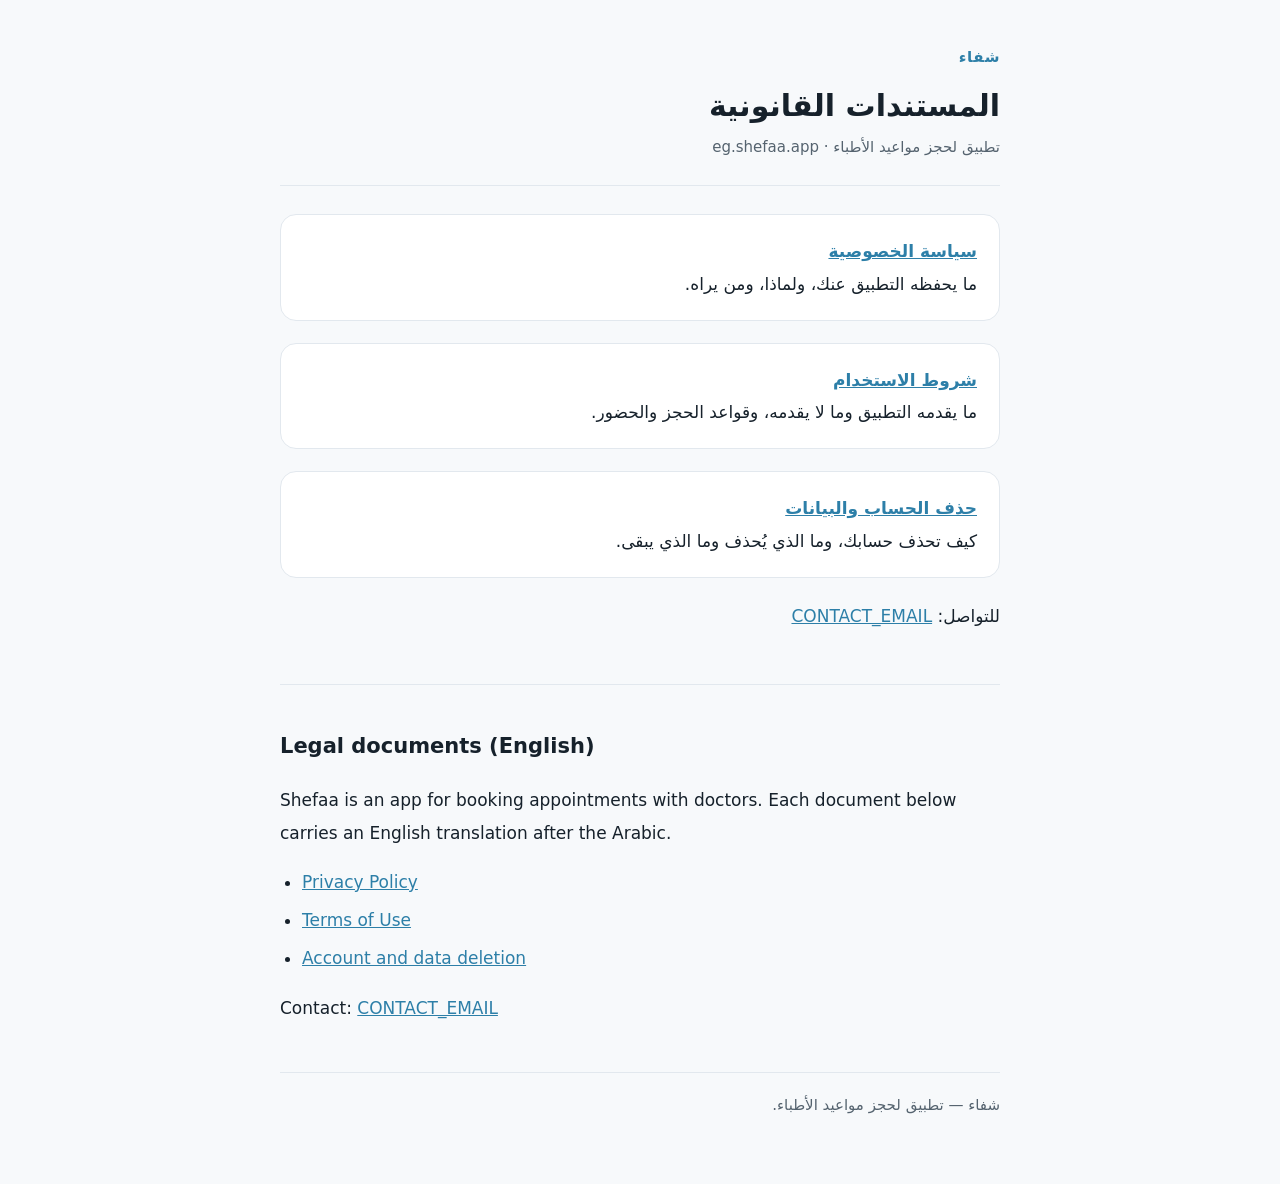
==== index.html @ e10e02d1 "Add the legal and confirmation pages" ====
<!doctype html>
<html lang="ar" dir="rtl">
<head>
<meta charset="utf-8">
<meta name="viewport" content="width=device-width, initial-scale=1">
<title>شفاء — المستندات القانونية</title>
<meta name="description" content="سياسة الخصوصية وشروط الاستخدام وحذف الحساب لتطبيق شفاء.">
<link rel="stylesheet" href="style.css">
</head>
<body>
<div class="wrap">

<header>
  <span class="brand">شفاء</span>
  <h1>المستندات القانونية</h1>
  <p class="meta">تطبيق لحجز مواعيد الأطباء · <span dir="ltr">eg.shefaa.app</span></p>
</header>

<div class="card">
  <p><a href="privacy.html"><strong>سياسة الخصوصية</strong></a><br>
  ما يحفظه التطبيق عنك، ولماذا، ومن يراه.</p>
</div>

<div class="card">
  <p><a href="terms.html"><strong>شروط الاستخدام</strong></a><br>
  ما يقدمه التطبيق وما لا يقدمه، وقواعد الحجز والحضور.</p>
</div>

<div class="card">
  <p><a href="delete-account.html"><strong>حذف الحساب والبيانات</strong></a><br>
  كيف تحذف حسابك، وما الذي يُحذف وما الذي يبقى.</p>
</div>

<p>للتواصل: <a href="mailto:CONTACT_EMAIL">CONTACT_EMAIL</a></p>

<section class="en" lang="en" dir="ltr">
  <h2>Legal documents (English)</h2>
  <p>Shefaa is an app for booking appointments with doctors. Each document
  below carries an English translation after the Arabic.</p>
  <ul>
    <li><a href="privacy.html">Privacy Policy</a></li>
    <li><a href="terms.html">Terms of Use</a></li>
    <li><a href="delete-account.html">Account and data deletion</a></li>
  </ul>
  <p>Contact: <a href="mailto:CONTACT_EMAIL">CONTACT_EMAIL</a></p>
</section>

<footer>شفاء — تطبيق لحجز مواعيد الأطباء.</footer>

</div>
</body>
</html>
---- style.css ----
/* One stylesheet for the four legal pages. Plain, readable, and the same in
   Arabic and English -- the English blocks flip direction, nothing else. */

:root {
  --bg: #f7f9fb;
  --card: #ffffff;
  --ink: #16212b;
  --ink-soft: #55636f;
  --rule: #e2e8ee;
  --brand: #67b2d8;
  --brand-deep: #2d7fa8;
}

@media (prefers-color-scheme: dark) {
  :root:not([data-theme='light']) {
    --bg: #101820;
    --card: #17212b;
    --ink: #e8eef3;
    --ink-soft: #9aa8b4;
    --rule: #26333f;
    --brand: #67b2d8;
    --brand-deep: #8ecbe9;
  }
}

:root[data-theme='dark'] {
  --bg: #101820;
  --card: #17212b;
  --ink: #e8eef3;
  --ink-soft: #9aa8b4;
  --rule: #26333f;
  --brand: #67b2d8;
  --brand-deep: #8ecbe9;
}

* { box-sizing: border-box; }

body {
  margin: 0;
  padding: 0 16px 64px;
  background: var(--bg);
  color: var(--ink);
  font-family: 'Segoe UI', Tahoma, system-ui, -apple-system, sans-serif;
  font-size: 17px;
  line-height: 1.9;
}

.wrap { max-width: 720px; margin: 0 auto; }

header {
  padding: 40px 0 24px;
  border-bottom: 1px solid var(--rule);
  margin-bottom: 28px;
}

.brand {
  display: inline-block;
  font-size: 15px;
  font-weight: 700;
  letter-spacing: .04em;
  color: var(--brand-deep);
  text-decoration: none;
}

h1 { font-size: 30px; line-height: 1.35; margin: 14px 0 6px; }
h2 { font-size: 21px; margin: 34px 0 10px; }
h3 { font-size: 17px; margin: 24px 0 6px; color: var(--brand-deep); }

.meta { color: var(--ink-soft); font-size: 15px; margin: 0; }

.card {
  background: var(--card);
  border: 1px solid var(--rule);
  border-radius: 16px;
  padding: 20px 22px;
  margin: 22px 0;
}

.card p:first-child, .card ul:first-child { margin-top: 0; }
.card p:last-child, .card ul:last-child { margin-bottom: 0; }

ul { padding-inline-start: 22px; }
li { margin: 6px 0; }

a { color: var(--brand-deep); }

.en {
  direction: ltr;
  text-align: left;
  border-top: 1px solid var(--rule);
  margin-top: 52px;
  padding-top: 8px;
}

.nav { margin-top: 44px; font-size: 16px; }
.nav a { display: inline-block; margin-inline-end: 18px; }

footer {
  margin-top: 48px;
  padding-top: 18px;
  border-top: 1px solid var(--rule);
  color: var(--ink-soft);
  font-size: 15px;
}

@media (max-width: 480px) {
  body { font-size: 16px; }
  h1 { font-size: 25px; }
}
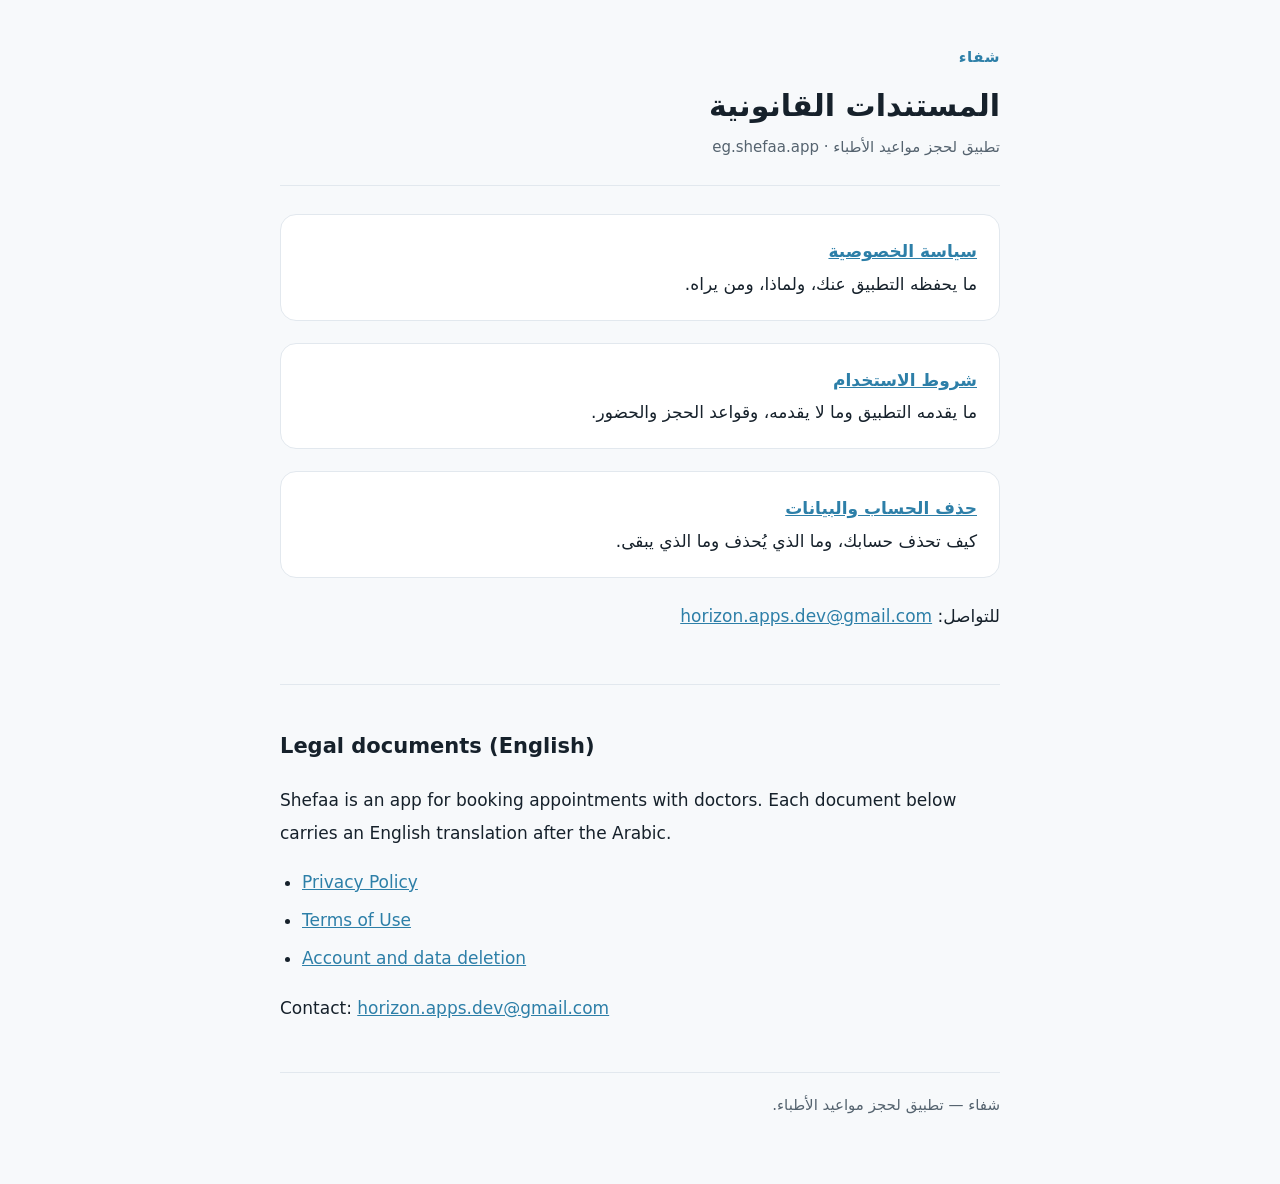
==== commit 98bcb13a: "Add files via upload" ====
--- a/index.html
+++ b/index.html
@@ -31,7 +31,7 @@
   كيف تحذف حسابك، وما الذي يُحذف وما الذي يبقى.</p>
 </div>
 
-<p>للتواصل: <a href="mailto:CONTACT_EMAIL">CONTACT_EMAIL</a></p>
+<p>للتواصل: <a href="mailto:horizon.apps.dev@gmail.com">horizon.apps.dev@gmail.com</a></p>
 
 <section class="en" lang="en" dir="ltr">
   <h2>Legal documents (English)</h2>
@@ -42,7 +42,7 @@
     <li><a href="terms.html">Terms of Use</a></li>
     <li><a href="delete-account.html">Account and data deletion</a></li>
   </ul>
-  <p>Contact: <a href="mailto:CONTACT_EMAIL">CONTACT_EMAIL</a></p>
+  <p>Contact: <a href="mailto:horizon.apps.dev@gmail.com">horizon.apps.dev@gmail.com</a></p>
 </section>
 
 <footer>شفاء — تطبيق لحجز مواعيد الأطباء.</footer>
